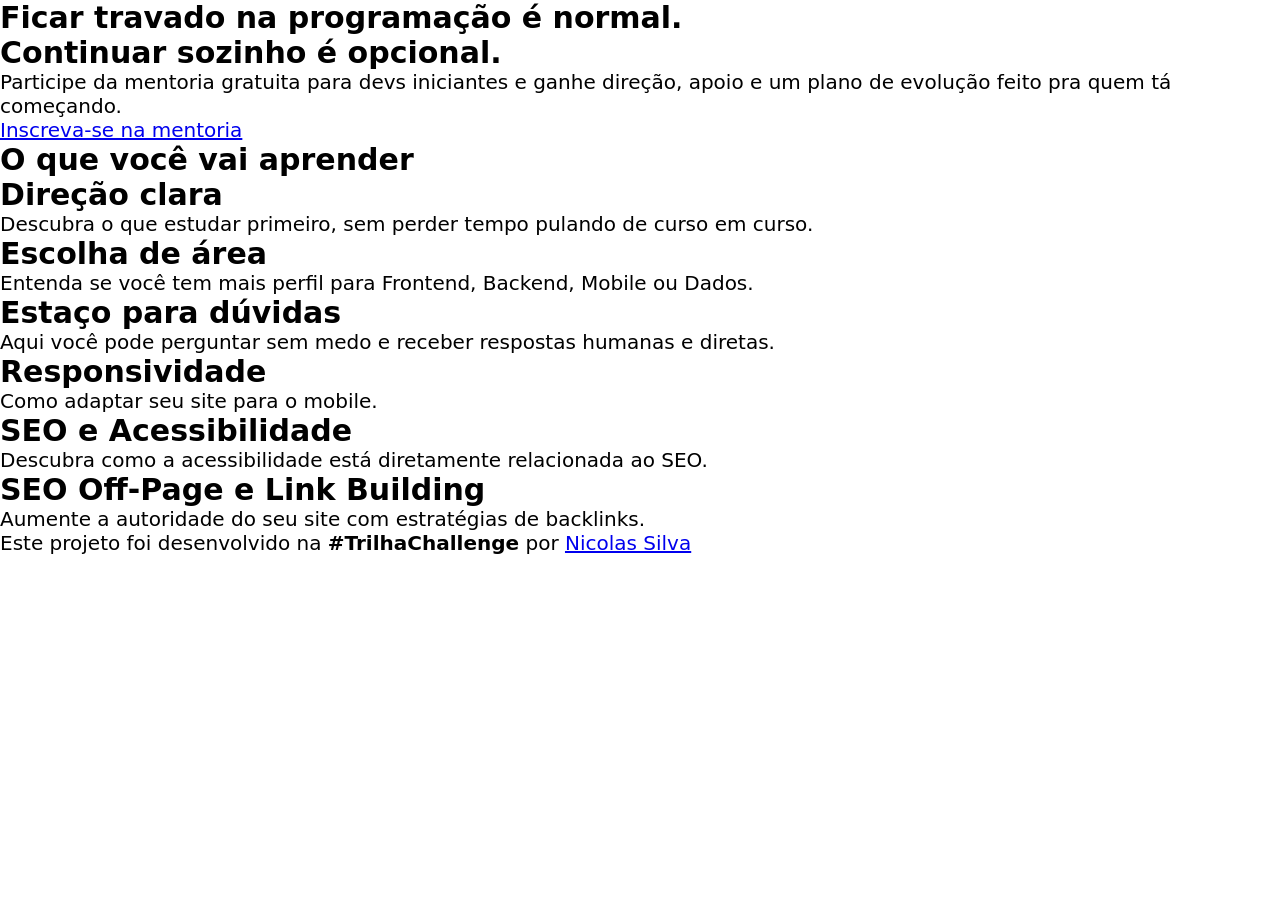
==== index.html @ bdfb5254 "Conteúdo adicionado nas seções intro e learning" ====
<!DOCTYPE html>
<html lang="pt-br">
<head>
    <meta charset="UTF-8">
    <meta name="viewport" content="width=device-width, initial-scale=1.0">
    <title>Na Trilha do Dev - Mentoria</title>
    <link rel="stylesheet" href="./css/style.css">
</head>
<body>
    <main>
        <section id="intro">
            <a href="#" id="logo"></a>

            <h1 id="intro-title1">Ficar travado na programação é normal.</h1>
            <h1 id="intro-title2">Continuar sozinho é opcional.</h1>

            <p id="intro-p1">Participe da mentoria gratuita para devs iniciantes e ganhe direção, apoio e um plano de evolução feito pra quem tá começando.</p>

            <a href="#" id="intro-button">Inscreva-se na mentoria</a>
        </section>

        <section id="learning">
            <h1 id="learning-title1">O que você vai aprender</h1>

            <article class="content-block" id="learning-block1">
                <a href="#"></a>
                <h2>Direção clara</h2>
                <p>Descubra o que estudar primeiro, sem perder tempo pulando de curso em curso.</p>
            </article>
            <article class="content-block" id="learning-block2">
                <a href="#"></a>
                <h2>Escolha de área</h2>
                <p>Entenda se você tem mais perfil para Frontend, Backend, Mobile ou Dados.</p>
            </article>
            <article class="content-block" id="learning-block3">
                <a href="#"></a>
                <h2>Estaço para dúvidas</h2>
                <p>Aqui você pode perguntar sem medo e receber respostas humanas e diretas.</p>
            </article>
            <article class="content-block" id="learning-block4">
                <a href="#"></a>
                <h2>Responsividade</h2>
                <p>Como adaptar seu site para o mobile.</p>
            </article>
            <article class="content-block" id="learning-block5">
                <a href="#"></a>
                <h2>SEO e Acessibilidade</h2>
                <p>Descubra como a acessibilidade está diretamente relacionada ao SEO.</p>
            </article>
            <article class="content-block" id="learning-block6">
                <a href="#"></a>
                <h2>SEO Off-Page e Link Building</h2>
                <p>Aumente a autoridade do seu site com estratégias de backlinks.</p>
            </article>
        </section>
        
        <section id="challenge"></section>
        <section id="to-do"></section>
    </main>
    <footer>
        <p>Este projeto foi desenvolvido na <strong>#TrilhaChallenge</strong> por <a href="https://www.linkedin.com/in/nicolas-silva-araujo/">Nicolas Silva</a></p>
    </footer>
</body>
</html>
---- css/style.css ----
* {
    margin: 0;
    padding: 0;
}

body {
    font-family: system-ui, -apple-system, BlinkMacSystemFont, 'Segoe UI', Roboto, Oxygen, Ubuntu, Cantarell, 'Open Sans', 'Helvetica Neue', sans-serif;
    font-size: 1.25rem;
}
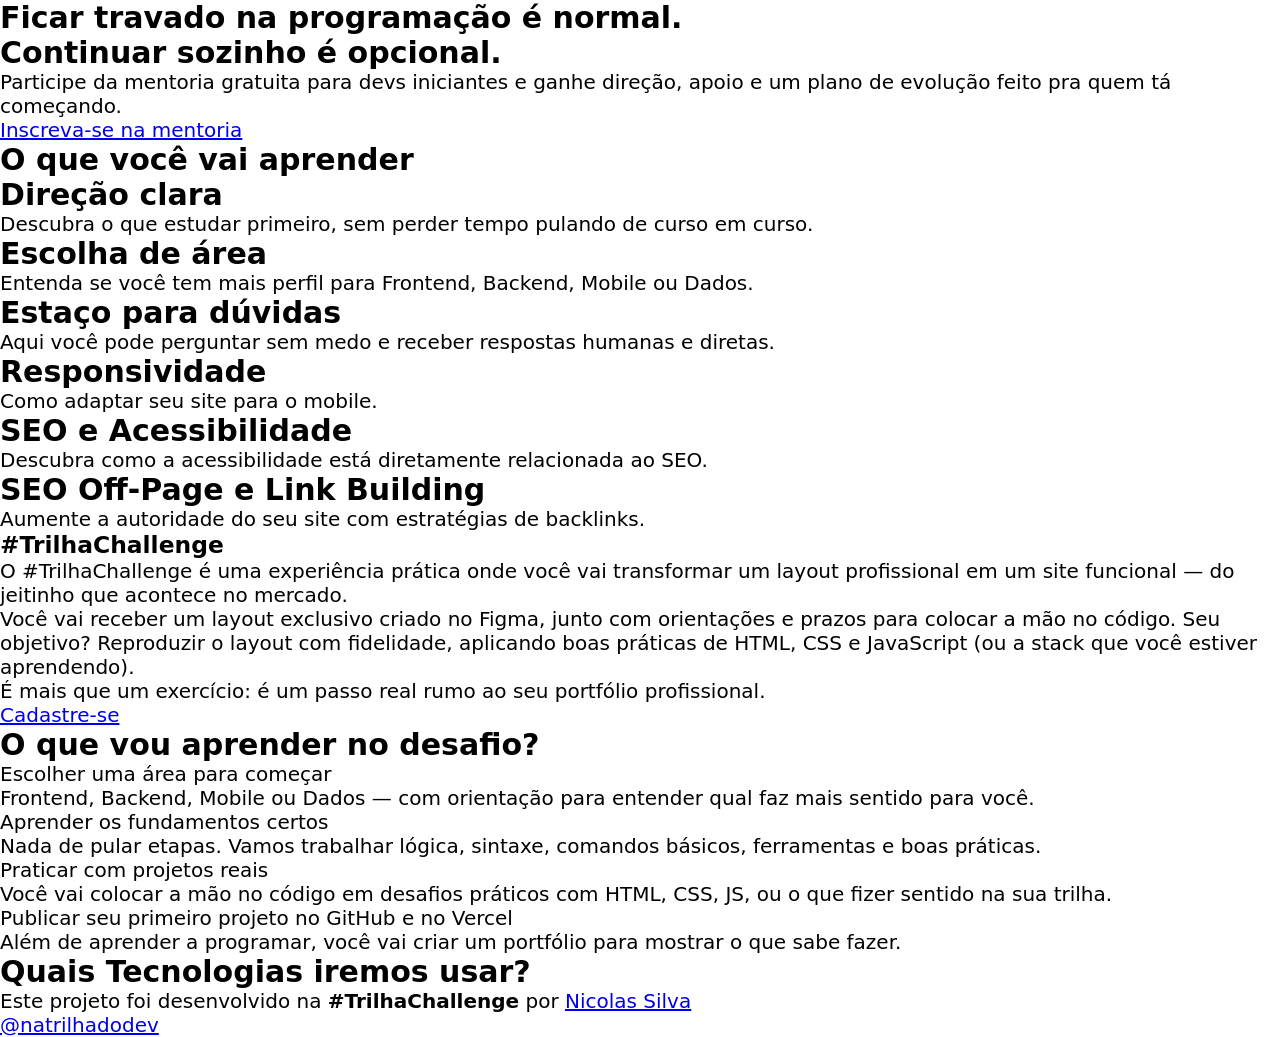
==== commit f1050111: "Conteúdo adicionado nas seções challenge e to-do" ====
--- a/index.html
+++ b/index.html
@@ -54,11 +54,45 @@
             </article>
         </section>
         
-        <section id="challenge"></section>
-        <section id="to-do"></section>
+        <section id="challenge">
+            <article id="challenge-block1">
+                <a href="#"></a>
+                <h1 id="challenge-title1">#TrilhaChallenge</h1>
+                <p id="challenge-p1">O #TrilhaChallenge é uma experiência prática onde você vai transformar um layout profissional em um site funcional — do  jeitinho que acontece no mercado.</p>
+                <p id="challenge-p2">Você vai receber um layout exclusivo criado no Figma, junto com orientações e prazos para colocar a mão no código. Seu objetivo? Reproduzir o layout com fidelidade, aplicando boas práticas de HTML, CSS e JavaScript (ou a stack que você estiver aprendendo).</p>
+                <p id="challenge-p3">É mais que um exercício: é um passo real rumo ao seu portfólio profissional.</p>
+                <a href="#">Cadastre-se</a>
+            </article>
+        </section>
+
+        <section id="to-do">
+            <article id="to-do-block1">
+                <h2 id="to-do-sub1">O que vou aprender no desafio?</h2>
+                    <ol id="to-do-ol1">
+                        <li>
+                            <p class="to-do-p">Escolher uma área para começar</p>
+                            <p class="to-do-p">Frontend, Backend, Mobile ou Dados — com orientação para entender qual faz mais sentido para você.</p>
+                        </li>
+                        <li>
+                            <p class="to-do-p">Aprender os fundamentos certos</p>
+                            <p class="to-do-p">Nada de pular etapas. Vamos trabalhar lógica, sintaxe, comandos básicos, ferramentas e boas práticas.</p>
+                        </li>
+                        <li>
+                            <p class="to-do-p">Praticar com projetos reais</p>
+                            <p class="to-do-p">Você vai colocar a mão no código em desafios práticos com HTML, CSS, JS, ou o que fizer sentido na sua trilha.</p>
+                        </li>
+                        <li>
+                            <p class="to-do-p">Publicar seu primeiro projeto no GitHub e no Vercel</p>
+                            <p class="to-do-p">Além de aprender a programar, você vai criar um portfólio para mostrar o que sabe fazer.</p>
+                        </li>
+                    </ol>
+                <h2 id="to-do-sub2">Quais Tecnologias iremos usar?</h2>
+            </article>
+        </section>
     </main>
     <footer>
-        <p>Este projeto foi desenvolvido na <strong>#TrilhaChallenge</strong> por <a href="https://www.linkedin.com/in/nicolas-silva-araujo/">Nicolas Silva</a></p>
+        <p id="footer-p1">Este projeto foi desenvolvido na <strong>#TrilhaChallenge</strong> por <a href="https://www.linkedin.com/in/nicolas-silva-araujo/">Nicolas Silva</a></p>
+        <a id="footer-a1" href="#">@natrilhadodev</a>
     </footer>
 </body>
 </html>
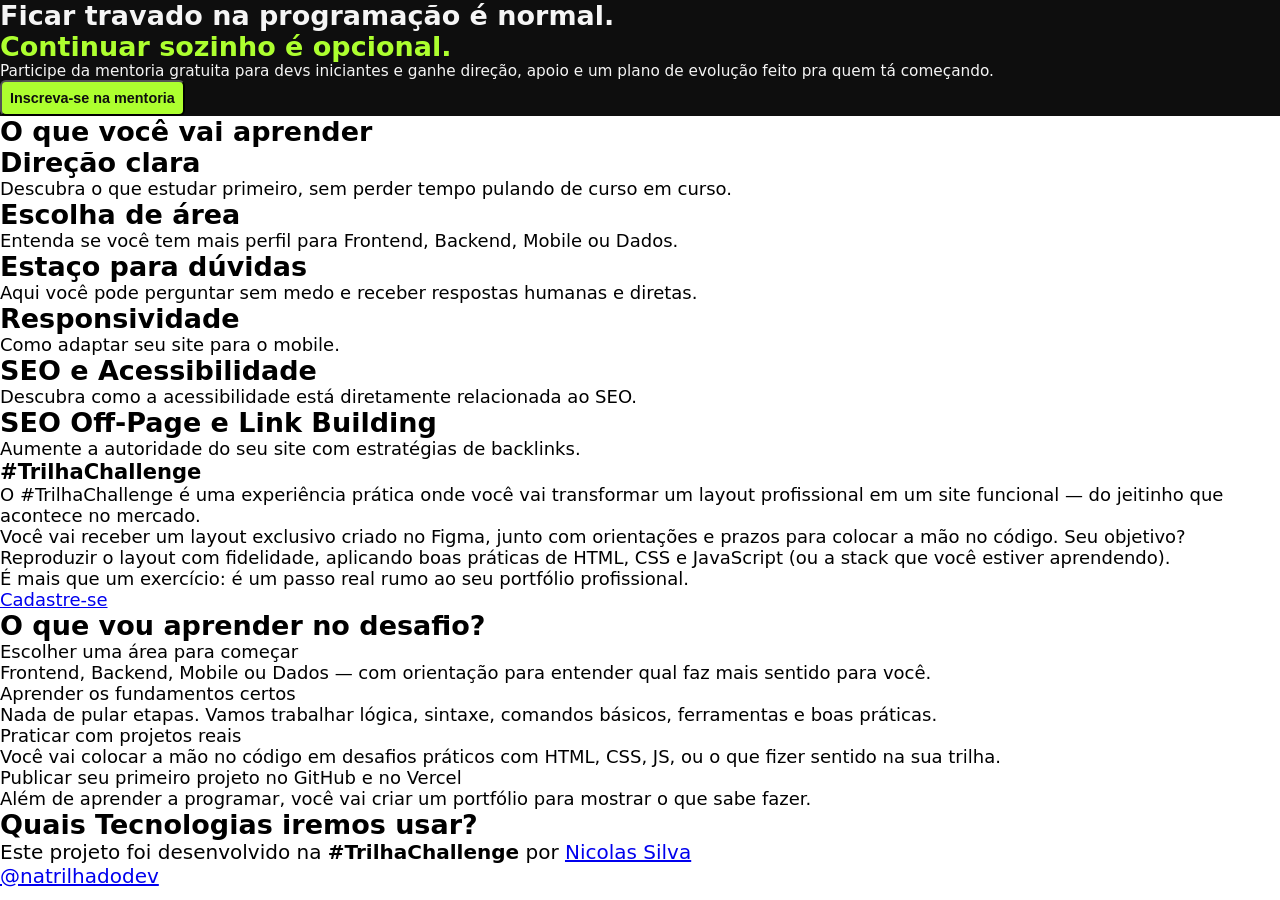
==== commit 793ce206: "Alterada a tag do botão na seção intro + aplicação parcial de estilização" ====
--- a/index.html
+++ b/index.html
@@ -16,7 +16,7 @@
 
             <p id="intro-p1">Participe da mentoria gratuita para devs iniciantes e ganhe direção, apoio e um plano de evolução feito pra quem tá começando.</p>
 
-            <a href="#" id="intro-button">Inscreva-se na mentoria</a>
+            <button href="#" id="intro-button">Inscreva-se na mentoria</button>
         </section>
 
         <section id="learning">
--- a/css/style.css
+++ b/css/style.css
@@ -8,3 +8,46 @@
     font-size: 1.25rem;
 }
 
+main {
+    max-height: fit-content;
+    font-size: 90%;
+}
+
+section#intro {
+    height: 25%;
+    max-width: 100%;
+    background-color: rgb(14, 14, 14);
+}
+
+a#logo {
+    padding: 0;
+}
+
+section#intro h1 {
+    font-weight: 600;
+}
+
+h1#intro-title1 {
+    color: whitesmoke;
+}
+
+h1#intro-title2 {
+    color: greenyellow;
+}
+
+p#intro-p1 {
+    color: whitesmoke;
+    font-size: 85%;
+    font-weight: lighter;
+}
+
+button#intro-button {
+    padding: 8px;
+    background-color: greenyellow;
+    color: rgb(14, 14, 14);
+    text-decoration: none;
+    font-size: 80%;
+    font-weight: bold;
+    border-radius: 6px;
+}
+
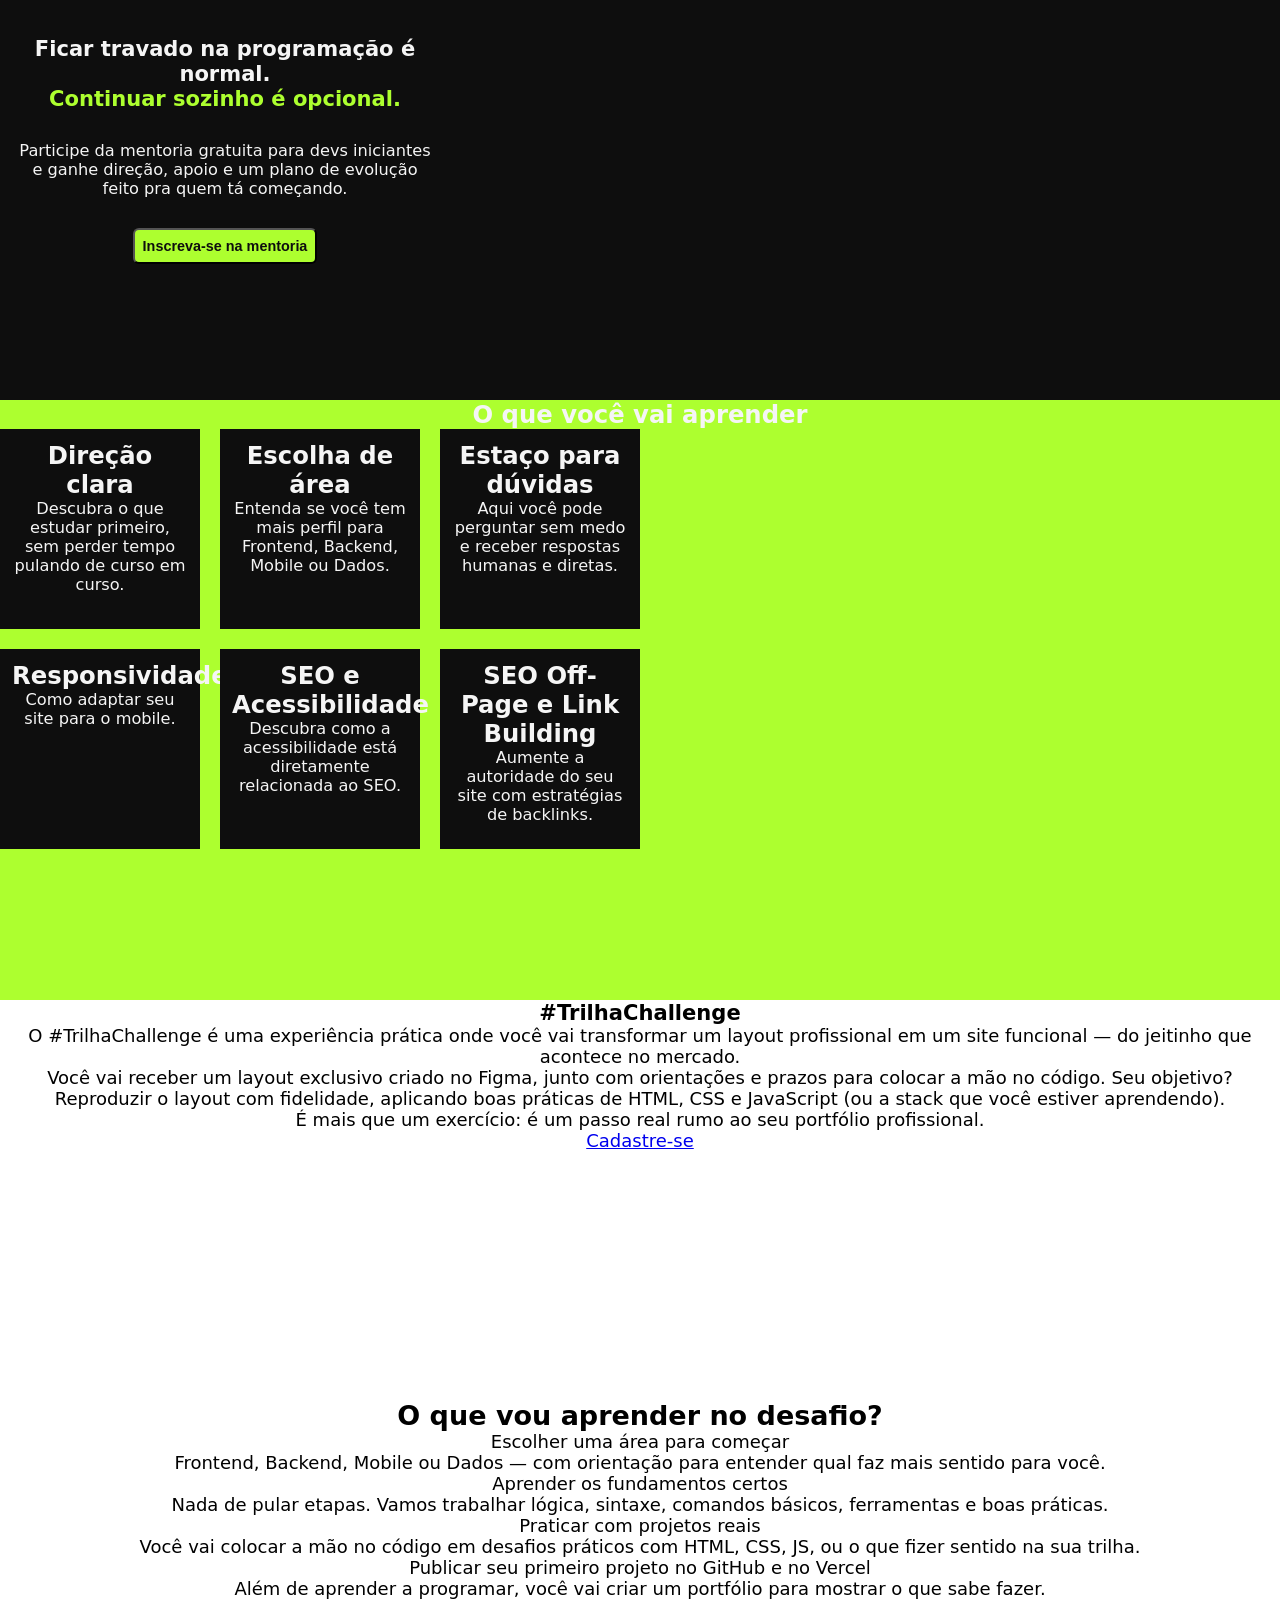
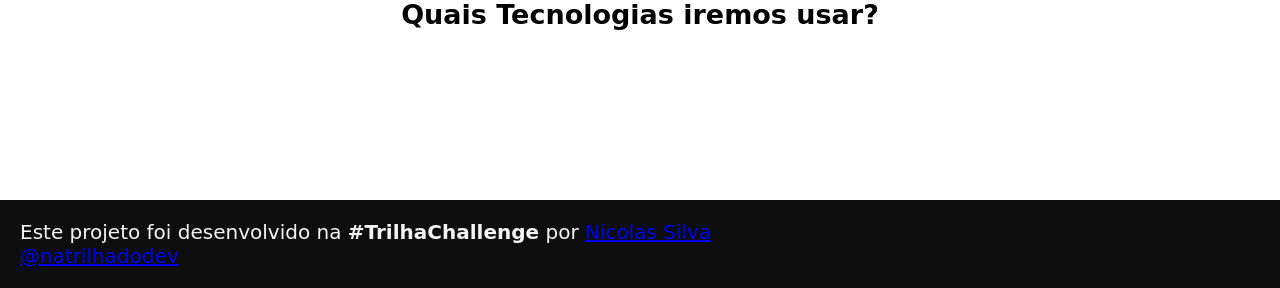
==== commit 397d0f64: "Estilo para a seção intro feita(apenas logo em falta) + estilo parcial da seção learning" ====
--- a/index.html
+++ b/index.html
@@ -8,53 +8,54 @@
 </head>
 <body>
     <main>
-        <section id="intro">
-            <a href="#" id="logo"></a>
-
-            <h1 id="intro-title1">Ficar travado na programação é normal.</h1>
-            <h1 id="intro-title2">Continuar sozinho é opcional.</h1>
-
-            <p id="intro-p1">Participe da mentoria gratuita para devs iniciantes e ganhe direção, apoio e um plano de evolução feito pra quem tá começando.</p>
-
-            <button href="#" id="intro-button">Inscreva-se na mentoria</button>
+        <section class="section-block" id="intro">
+            <article id="intro-block">
+                <a href="#" id="logo"></a>
+                <h1 id="intro-title1">Ficar travado na programação é normal.</h1>
+                <h1 id="intro-title2">Continuar sozinho é opcional.</h1>
+                <p id="intro-p1">Participe da mentoria gratuita para devs iniciantes e ganhe direção, apoio e um plano de evolução feito pra quem tá começando.</p>
+                <button href="#" id="intro-button">Inscreva-se na mentoria</button>
+            </article>
         </section>
 
-        <section id="learning">
+        <section class="section-block" id="learning">
             <h1 id="learning-title1">O que você vai aprender</h1>
 
-            <article class="content-block" id="learning-block1">
-                <a href="#"></a>
-                <h2>Direção clara</h2>
-                <p>Descubra o que estudar primeiro, sem perder tempo pulando de curso em curso.</p>
-            </article>
-            <article class="content-block" id="learning-block2">
-                <a href="#"></a>
-                <h2>Escolha de área</h2>
-                <p>Entenda se você tem mais perfil para Frontend, Backend, Mobile ou Dados.</p>
-            </article>
-            <article class="content-block" id="learning-block3">
-                <a href="#"></a>
-                <h2>Estaço para dúvidas</h2>
-                <p>Aqui você pode perguntar sem medo e receber respostas humanas e diretas.</p>
-            </article>
-            <article class="content-block" id="learning-block4">
-                <a href="#"></a>
-                <h2>Responsividade</h2>
-                <p>Como adaptar seu site para o mobile.</p>
-            </article>
-            <article class="content-block" id="learning-block5">
-                <a href="#"></a>
-                <h2>SEO e Acessibilidade</h2>
-                <p>Descubra como a acessibilidade está diretamente relacionada ao SEO.</p>
-            </article>
-            <article class="content-block" id="learning-block6">
-                <a href="#"></a>
-                <h2>SEO Off-Page e Link Building</h2>
-                <p>Aumente a autoridade do seu site com estratégias de backlinks.</p>
-            </article>
+            <div id="learning-content">
+                <article class="learning-content-block" id="learning-block1">
+                    <a href="#"></a>
+                    <h2>Direção clara</h2>
+                    <p>Descubra o que estudar primeiro, sem perder tempo pulando de curso em curso.</p>
+                </article>
+                <article class="learning-content-block" id="learning-block2">
+                    <a href="#"></a>
+                    <h2>Escolha de área</h2>
+                    <p>Entenda se você tem mais perfil para Frontend, Backend, Mobile ou Dados.</p>
+                </article>
+                <article class="learning-content-block" id="learning-block3">
+                    <a href="#"></a>
+                    <h2>Estaço para dúvidas</h2>
+                    <p>Aqui você pode perguntar sem medo e receber respostas humanas e diretas.</p>
+                </article>
+                <article class="learning-content-block" id="learning-block4">
+                    <a href="#"></a>
+                    <h2>Responsividade</h2>
+                    <p>Como adaptar seu site para o mobile.</p>
+                </article>
+                <article class="learning-content-block" id="learning-block5">
+                    <a href="#"></a>
+                    <h2>SEO e Acessibilidade</h2>
+                    <p>Descubra como a acessibilidade está diretamente relacionada ao SEO.</p>
+                </article>
+                <article class="learning-content-block" id="learning-block6">
+                    <a href="#"></a>
+                    <h2>SEO Off-Page e Link Building</h2>
+                    <p>Aumente a autoridade do seu site com estratégias de backlinks.</p>
+                </article>
+            </div>
         </section>
         
-        <section id="challenge">
+        <section class="section-block"  id="challenge">
             <article id="challenge-block1">
                 <a href="#"></a>
                 <h1 id="challenge-title1">#TrilhaChallenge</h1>
@@ -65,7 +66,7 @@
             </article>
         </section>
 
-        <section id="to-do">
+        <section class="section-block"  id="to-do">
             <article id="to-do-block1">
                 <h2 id="to-do-sub1">O que vou aprender no desafio?</h2>
                     <ol id="to-do-ol1">
--- a/css/style.css
+++ b/css/style.css
@@ -1,4 +1,5 @@
 * {
+    box-sizing: border-box;
     margin: 0;
     padding: 0;
 }
@@ -9,39 +10,74 @@
 }
 
 main {
-    max-height: fit-content;
+    width: 100%;
     font-size: 90%;
 }
 
-section#intro {
-    height: 25%;
-    max-width: 100%;
+h1 {
+    font-weight: 600;
+}
+
+h2 {
+    font-weight: 600;
+}
+
+p {
+    font-weight: lighter;
+}
+
+footer {
+    padding: 20px;
+    color: whitesmoke;
+    background-color: rgb(14, 14, 14);
+    
+}
+
+.section-block {
+    height: 400px;
+    max-width: 100vw;
+    justify-items: center;
+    align-items: center;
+    text-align: center;
+}
+
+.learning-content-block {
+    padding: 12px;
+    width: 200px;
+    height: 200px;
     background-color: rgb(14, 14, 14);
 }
 
-a#logo {
-    padding: 0;
+#intro {
+    background-color: rgb(14, 14, 14);
 }
 
-section#intro h1 {
-    font-weight: 600;
+#intro-block {
+    width: 450px;
 }
 
-h1#intro-title1 {
+#logo {
+    padding: 15px;
+}
+
+#intro-title1 {
+    padding: 15px 0 0 0;
     color: whitesmoke;
 }
 
-h1#intro-title2 {
+#intro-title2 {
+    padding: 0 0 15px 0;
     color: greenyellow;
 }
 
-p#intro-p1 {
+#intro-p1 {
+    padding: 15px;
     color: whitesmoke;
-    font-size: 85%;
-    font-weight: lighter;
+    font-size: 90%;
 }
 
-button#intro-button {
+#intro-button {
+    margin: 15px;
     padding: 8px;
     background-color: greenyellow;
     color: rgb(14, 14, 14);
@@ -51,3 +87,18 @@
     border-radius: 6px;
 }
 
+#learning {
+    height: 600px;
+    width: 100vw;
+    background-color: greenyellow;
+    font-size: 90%;
+    color: whitesmoke;
+}
+
+#learning-content {
+    width: 100%;
+    display: grid;
+    grid-template-columns: repeat(3, 200px);
+    grid-template-rows: repeat(2, 200px);
+    gap: 20px;
+}
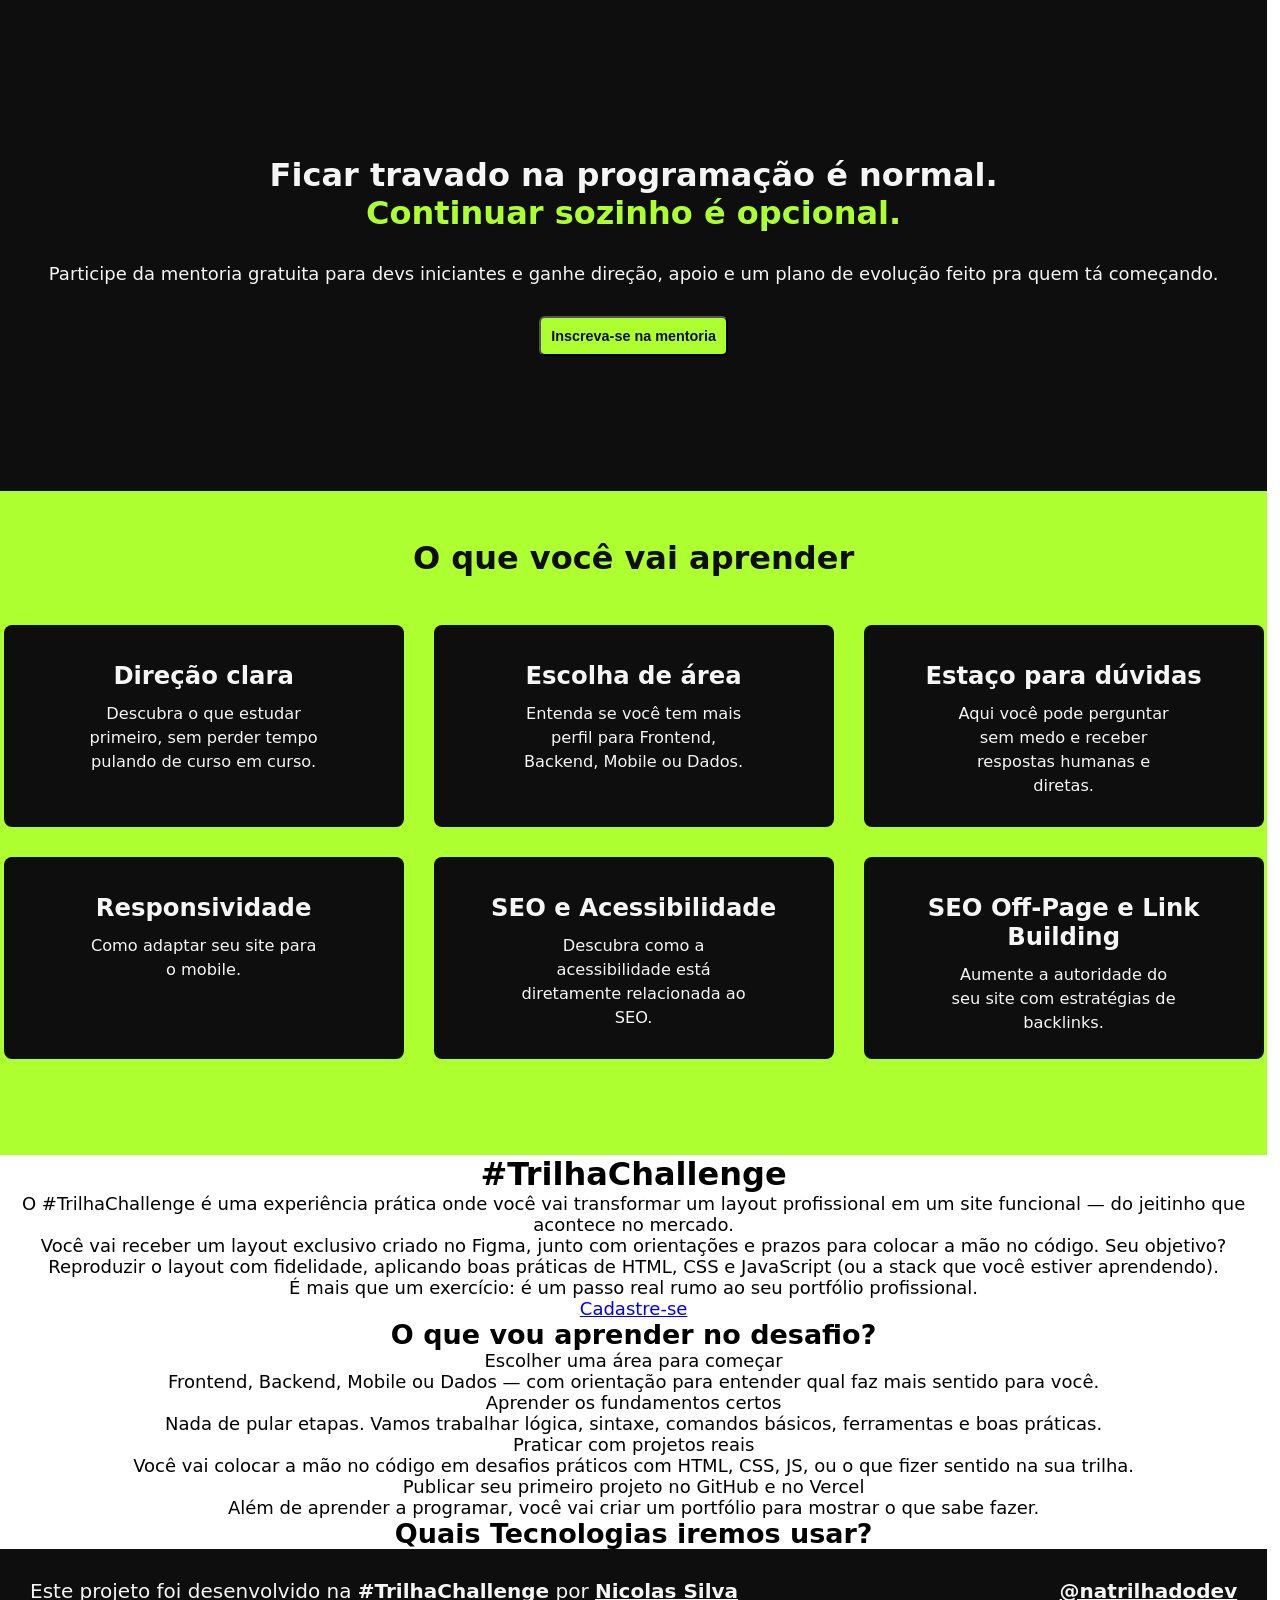
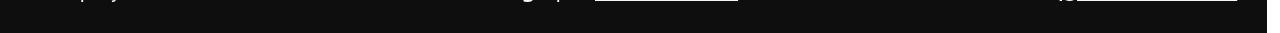
==== commit 3d9809bf: "Grid layout adicionado no estilo da  seção learning (melhor responsividade) + ajustes no estilo da s" ====
--- a/index.html
+++ b/index.html
@@ -24,33 +24,33 @@
             <div id="learning-content">
                 <article class="learning-content-block" id="learning-block1">
                     <a href="#"></a>
-                    <h2>Direção clara</h2>
-                    <p>Descubra o que estudar primeiro, sem perder tempo pulando de curso em curso.</p>
+                    <h2 class="learning-content-block-h2">Direção clara</h2>
+                    <p class="learning-content-block-p">Descubra o que estudar primeiro, sem perder tempo pulando de curso em curso.</p>
                 </article>
                 <article class="learning-content-block" id="learning-block2">
                     <a href="#"></a>
-                    <h2>Escolha de área</h2>
-                    <p>Entenda se você tem mais perfil para Frontend, Backend, Mobile ou Dados.</p>
+                    <h2 class="learning-content-block-h2">Escolha de área</h2>
+                    <p class="learning-content-block-p">Entenda se você tem mais perfil para Frontend, Backend, Mobile ou Dados.</p>
                 </article>
                 <article class="learning-content-block" id="learning-block3">
                     <a href="#"></a>
-                    <h2>Estaço para dúvidas</h2>
-                    <p>Aqui você pode perguntar sem medo e receber respostas humanas e diretas.</p>
+                    <h2 class="learning-content-block-h2">Estaço para dúvidas</h2>
+                    <p class="learning-content-block-p">Aqui você pode perguntar sem medo e receber respostas humanas e diretas.</p>
                 </article>
                 <article class="learning-content-block" id="learning-block4">
                     <a href="#"></a>
-                    <h2>Responsividade</h2>
-                    <p>Como adaptar seu site para o mobile.</p>
+                    <h2 class="learning-content-block-h2">Responsividade</h2>
+                    <p class="learning-content-block-p">Como adaptar seu site para o mobile.</p>
                 </article>
                 <article class="learning-content-block" id="learning-block5">
                     <a href="#"></a>
-                    <h2>SEO e Acessibilidade</h2>
-                    <p>Descubra como a acessibilidade está diretamente relacionada ao SEO.</p>
+                    <h2 class="learning-content-block-h2">SEO e Acessibilidade</h2>
+                    <p class="learning-content-block-p">Descubra como a acessibilidade está diretamente relacionada ao SEO.</p>
                 </article>
                 <article class="learning-content-block" id="learning-block6">
                     <a href="#"></a>
-                    <h2>SEO Off-Page e Link Building</h2>
-                    <p>Aumente a autoridade do seu site com estratégias de backlinks.</p>
+                    <h2 class="learning-content-block-h2">SEO Off-Page e Link Building</h2>
+                    <p class="learning-content-block-p">Aumente a autoridade do seu site com estratégias de backlinks.</p>
                 </article>
             </div>
         </section>
@@ -92,7 +92,7 @@
         </section>
     </main>
     <footer>
-        <p id="footer-p1">Este projeto foi desenvolvido na <strong>#TrilhaChallenge</strong> por <a href="https://www.linkedin.com/in/nicolas-silva-araujo/">Nicolas Silva</a></p>
+        <p id="footer-p1">Este projeto foi desenvolvido na <strong>#TrilhaChallenge</strong> por <a id="footer-p1-a1" href="https://www.linkedin.com/in/nicolas-silva-araujo/" target="_blank">Nicolas Silva</a></p>
         <a id="footer-a1" href="#">@natrilhadodev</a>
     </footer>
 </body>
--- a/css/style.css
+++ b/css/style.css
@@ -16,6 +16,7 @@
 
 h1 {
     font-weight: 600;
+    font-size: 2rem;
 }
 
 h2 {
@@ -27,25 +28,38 @@
 }
 
 footer {
-    padding: 20px;
+    width: 99vw;
+    padding: 30px;
     color: whitesmoke;
     background-color: rgb(14, 14, 14);
-    
+    display: grid;
+    grid-auto-flow: column;
+
 }
 
 .section-block {
-    height: 400px;
-    max-width: 100vw;
+    max-width: 99vw;
+    max-height: 100vh;
     justify-items: center;
     align-items: center;
     text-align: center;
 }
 
 .learning-content-block {
-    padding: 12px;
-    width: 200px;
-    height: 200px;
+    padding: 24px;
+    max-width: 400px;
+    max-height: 400px;
+    border-radius: 8px;
     background-color: rgb(14, 14, 14);
+}
+
+.learning-content-block-h2 {
+    margin: 12px 0;
+}
+
+.learning-content-block-p {
+    padding: 0 60px;
+    line-height: 1.5rem;
 }
 
 #intro {
@@ -53,7 +67,8 @@
 }
 
 #intro-block {
-    width: 450px;
+    padding: 120px 0;
+    width: 100%;
 }
 
 #logo {
@@ -72,13 +87,13 @@
 
 #intro-p1 {
     padding: 15px;
+    line-height: 1.5rem;
     color: whitesmoke;
-    font-size: 90%;
 }
 
 #intro-button {
     margin: 15px;
-    padding: 8px;
+    padding: 10px;
     background-color: greenyellow;
     color: rgb(14, 14, 14);
     text-decoration: none;
@@ -88,17 +103,38 @@
 }
 
 #learning {
-    height: 600px;
-    width: 100vw;
+    padding: 48px 0;
+    display: grid;
     background-color: greenyellow;
-    font-size: 90%;
     color: whitesmoke;
 }
 
+#learning-title1 {
+    color: rgb(14, 14, 14);
+    font-size: 2rem;
+    font-weight: bold;
+}
+
 #learning-content {
-    width: 100%;
+    margin: 48px 0;
     display: grid;
-    grid-template-columns: repeat(3, 200px);
-    grid-template-rows: repeat(2, 200px);
-    gap: 20px;
+    grid-template-columns: repeat(3, 1fr);
+    grid-template-rows: repeat(2, 1fr);
+    gap: 30px;
+    font-size: 90%;
+}
+
+#footer-p1 {
+    text-align: left;
+}
+
+#footer-p1-a1 {
+    color: whitesmoke;
+    font-weight: 600;
+}
+
+#footer-a1 {
+    text-align: right;
+    color: whitesmoke;
+    font-weight: 600;
 }
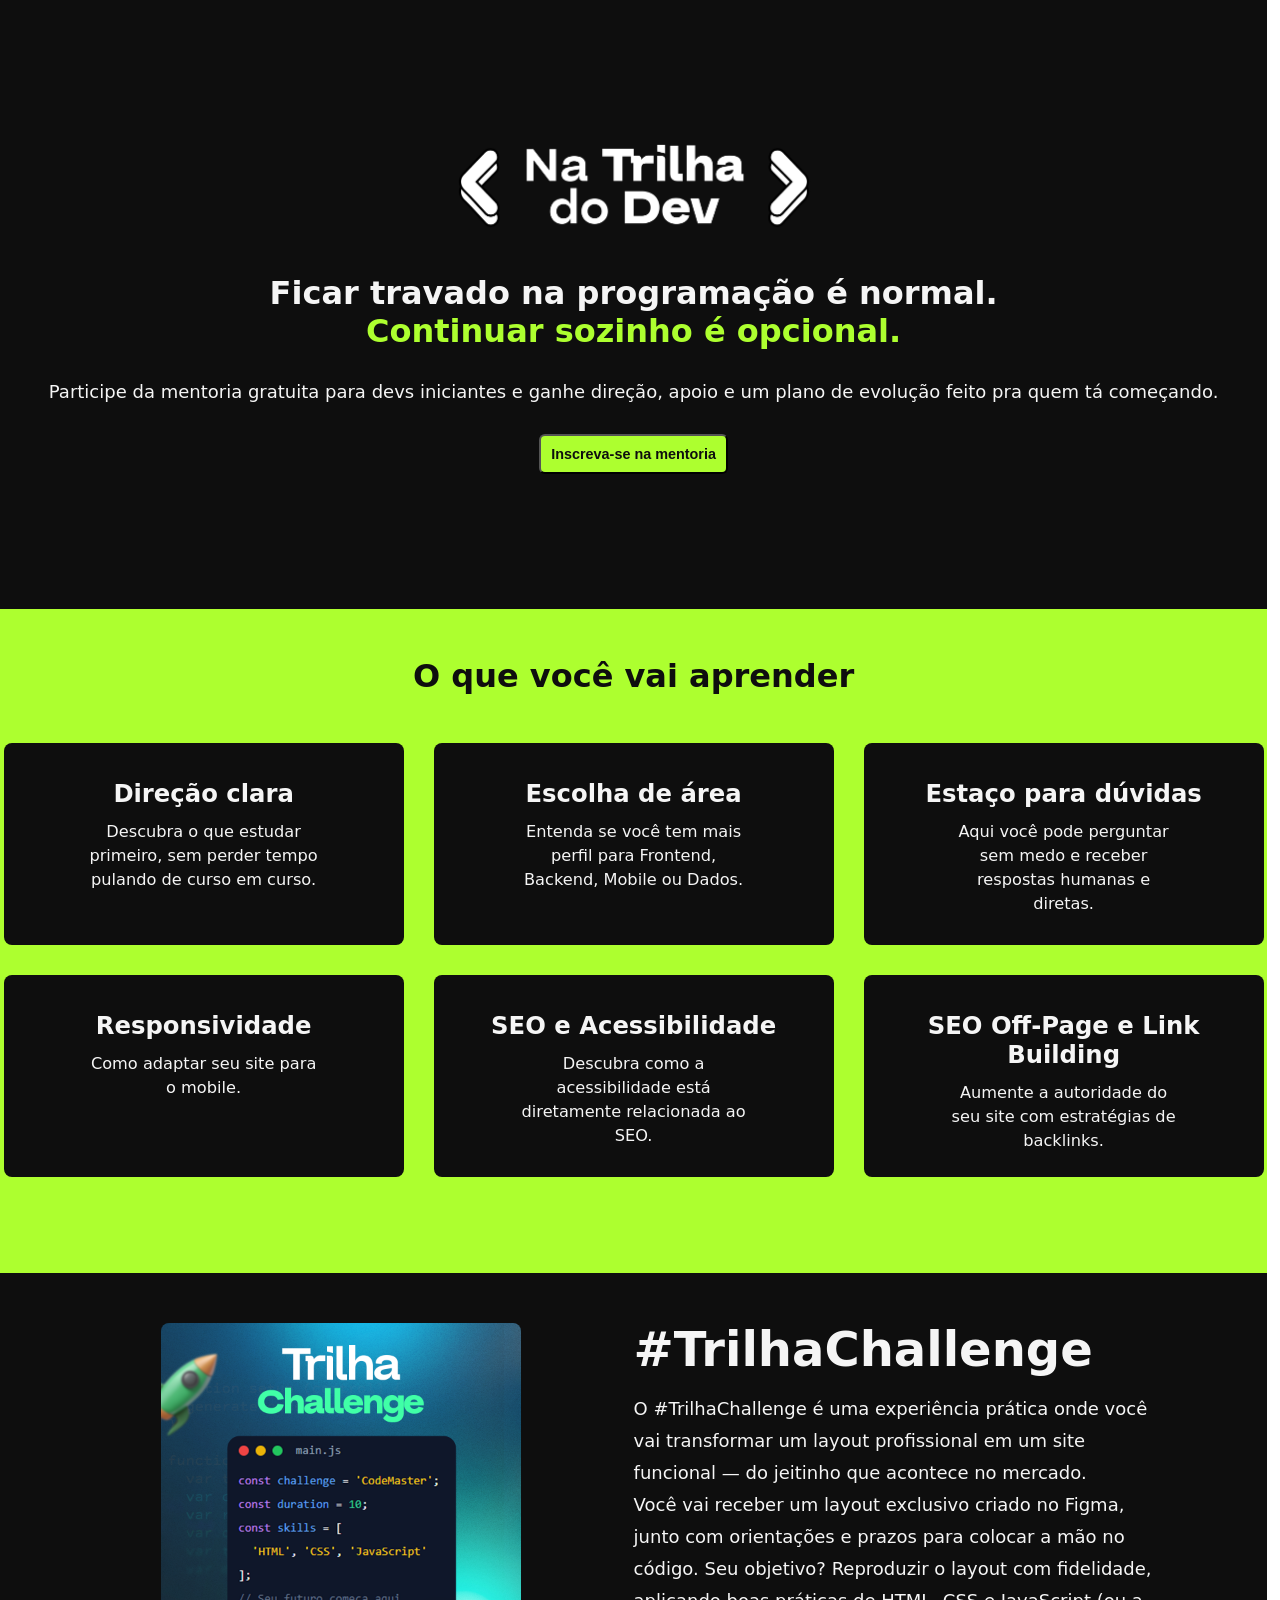
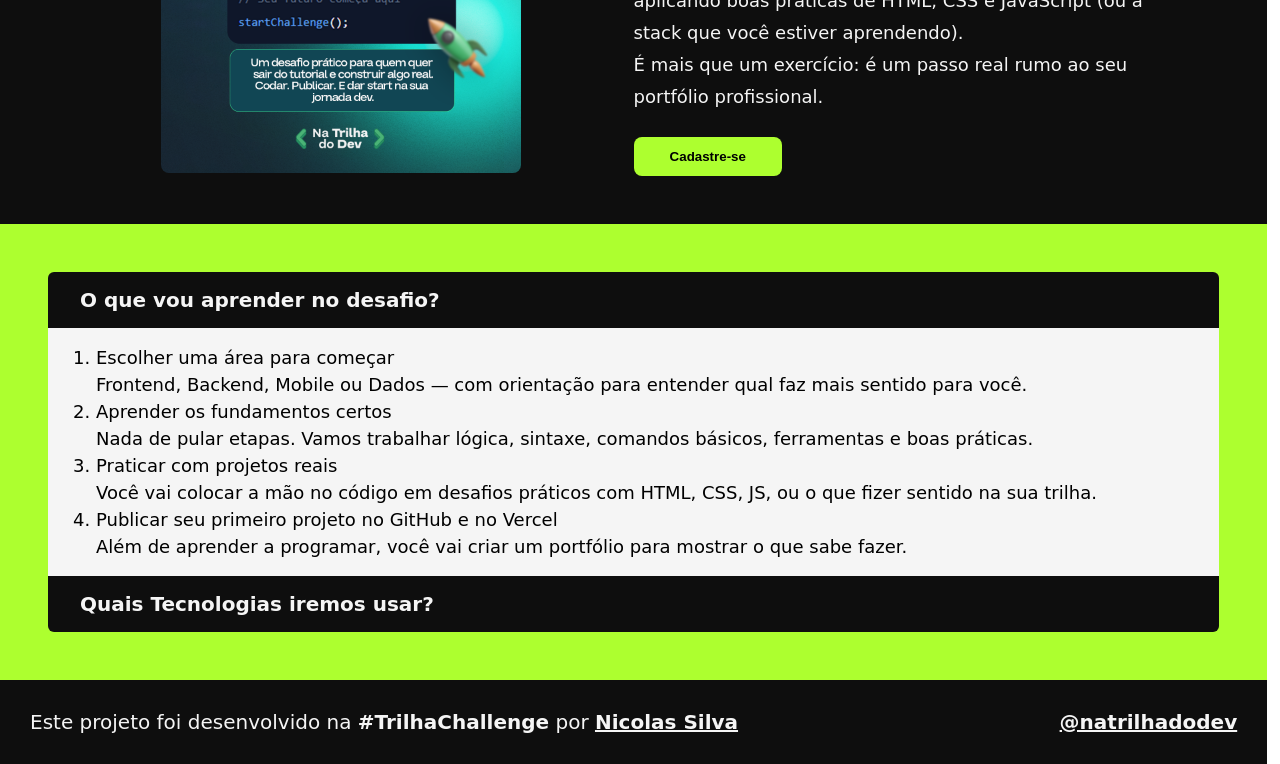
==== commit cb16aa1c: "estilizações das seções challenge e to-do feitas + adição da logo e panfleto do desafio(falta adicio" ====
--- a/index.html
+++ b/index.html
@@ -10,7 +10,7 @@
     <main>
         <section class="section-block" id="intro">
             <article id="intro-block">
-                <a href="#" id="logo"></a>
+                <img src="./static/natrilhadodev-logo.png" alt="Logo de #NaTrilhaDoDev" id="logo"></img>
                 <h1 id="intro-title1">Ficar travado na programação é normal.</h1>
                 <h1 id="intro-title2">Continuar sozinho é opcional.</h1>
                 <p id="intro-p1">Participe da mentoria gratuita para devs iniciantes e ganhe direção, apoio e um plano de evolução feito pra quem tá começando.</p>
@@ -56,13 +56,13 @@
         </section>
         
         <section class="section-block"  id="challenge">
+            <img src="./static/trilha-challenge-flyer.png" alt="Panfleto sobre o #TrilhaChallenge" id="challenge-flyer1"></img>
             <article id="challenge-block1">
-                <a href="#"></a>
                 <h1 id="challenge-title1">#TrilhaChallenge</h1>
-                <p id="challenge-p1">O #TrilhaChallenge é uma experiência prática onde você vai transformar um layout profissional em um site funcional — do  jeitinho que acontece no mercado.</p>
-                <p id="challenge-p2">Você vai receber um layout exclusivo criado no Figma, junto com orientações e prazos para colocar a mão no código. Seu objetivo? Reproduzir o layout com fidelidade, aplicando boas práticas de HTML, CSS e JavaScript (ou a stack que você estiver aprendendo).</p>
-                <p id="challenge-p3">É mais que um exercício: é um passo real rumo ao seu portfólio profissional.</p>
-                <a href="#">Cadastre-se</a>
+                <p class="challenge-p" id="challenge-p1">O #TrilhaChallenge é uma experiência prática onde você vai transformar um layout profissional em um site funcional — do  jeitinho que acontece no mercado.</p>
+                <p class="challenge-p" id="challenge-p2">Você vai receber um layout exclusivo criado no Figma, junto com orientações e prazos para colocar a mão no código. Seu objetivo? Reproduzir o layout com fidelidade, aplicando boas práticas de HTML, CSS e JavaScript (ou a stack que você estiver aprendendo).</p>
+                <p class="challenge-p" id="challenge-p3">É mais que um exercício: é um passo real rumo ao seu portfólio profissional.</p>
+                <button href="#" id="challenge-button1">Cadastre-se</button>
             </article>
         </section>
 
--- a/css/style.css
+++ b/css/style.css
@@ -62,6 +62,15 @@
     line-height: 1.5rem;
 }
 
+.challenge-p {
+    line-height: 2rem;
+}
+
+.to-do-p {
+    padding: 3px 0;
+    font-weight: 400;
+}
+
 #intro {
     background-color: rgb(14, 14, 14);
 }
@@ -73,6 +82,7 @@
 
 #logo {
     padding: 15px;
+    max-width: 400px;
 }
 
 #intro-title1 {
@@ -124,6 +134,73 @@
     font-size: 90%;
 }
 
+#challenge {
+    padding: 48px;
+    width: 100%;
+    display: grid;
+    grid-template-columns: repeat(2, 1fr);
+    background-color: rgb(14, 14, 14);
+    color: whitesmoke;
+}
+
+#challenge-flyer1 {
+   /* width: auto; */
+   /* height: auto; */
+   max-height: 450px;
+   border-radius: 8px;
+}
+
+#challenge-block1 {
+    text-align: left;
+    padding-right: 48px;
+}
+
+#challenge-title1 {
+    font-size: 3rem;
+    margin-bottom: 16px; 
+}
+
+#challenge-button1 {
+    margin-top: 24px;
+    padding: 12px 36px;
+    background-color: greenyellow;
+    border-radius: 8px;
+    border: none;
+    font-weight: bold;
+}
+
+#to-do {
+    background-color: greenyellow;
+    padding: 48px;
+}
+
+#to-do-block1 {
+    text-align: left;
+}
+
+#to-do-sub1 {
+    padding: 16px 32px;
+    background-color: rgb(14, 14, 14);
+    color: whitesmoke;
+    font-size: 1.25rem;
+    border-top-left-radius: 6px;
+    border-top-right-radius: 6px;
+}
+
+#to-do-ol1 {
+    background-color: whitesmoke;
+    padding: 16px 48px;
+}
+
+#to-do-sub2 {
+    padding: 16px 32px;
+    background-color: rgb(14, 14, 14);
+    color: whitesmoke;
+    font-size: 1.25rem;
+    border-bottom-left-radius: 6px;
+    border-bottom-right-radius: 6px;
+}
+
 #footer-p1 {
     text-align: left;
 }
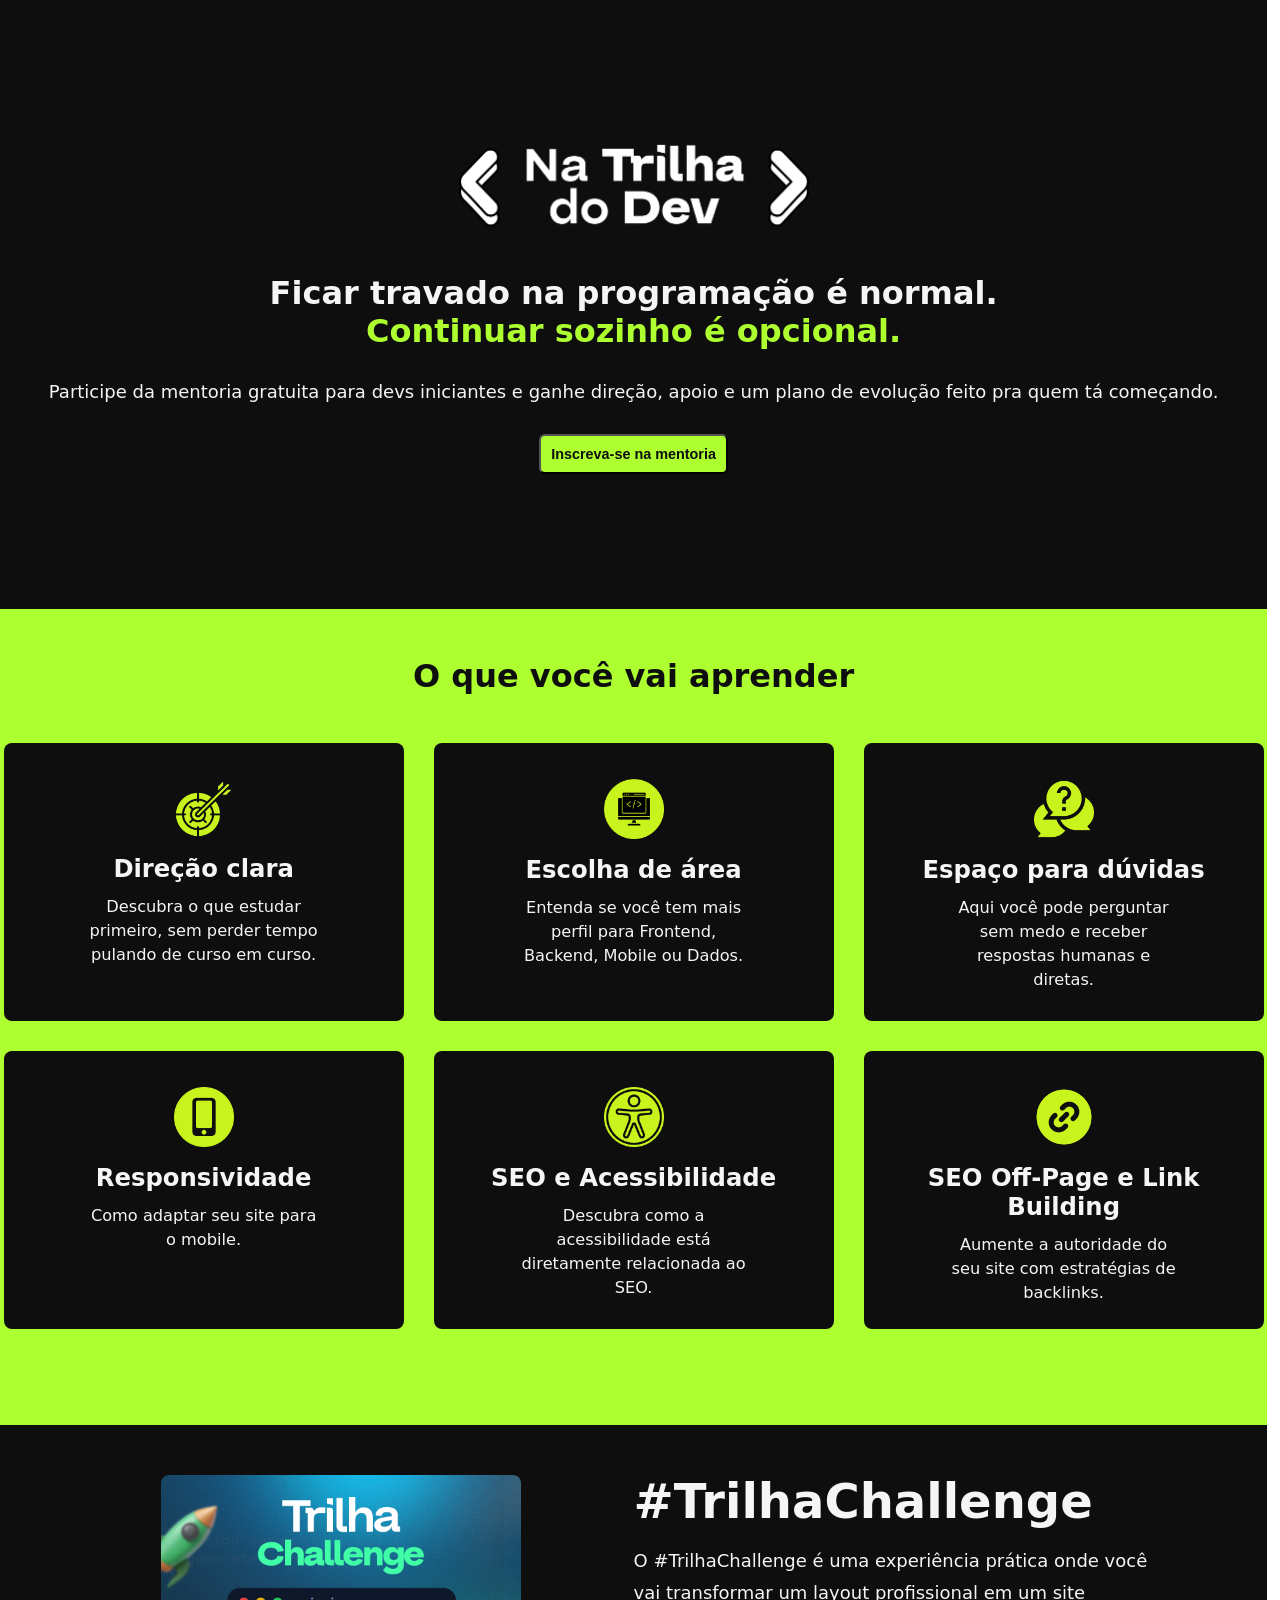
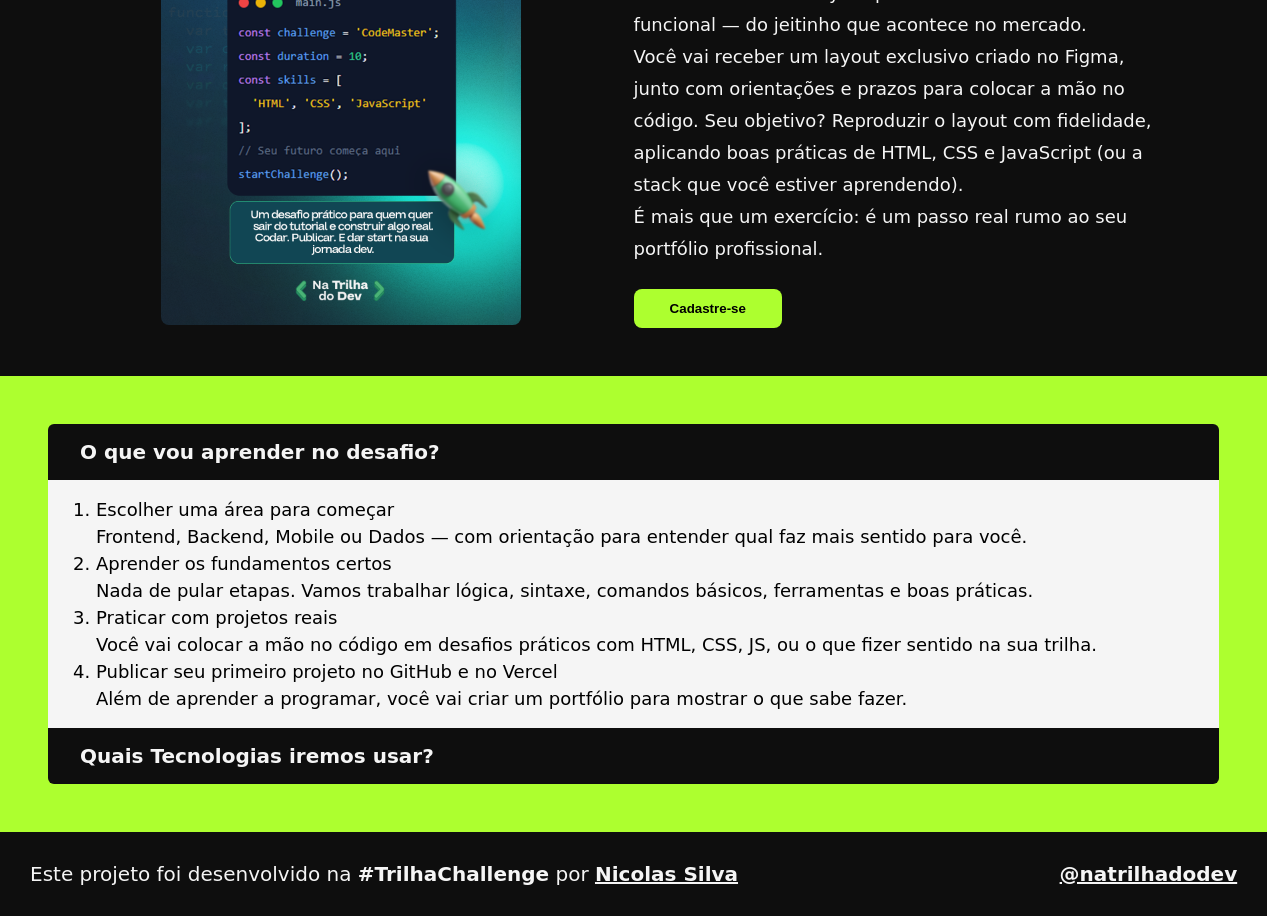
==== commit 2f5a9630: "ícones da seção learning adicionados + página de inscrição sucedida adicionada" ====
--- a/index.html
+++ b/index.html
@@ -22,35 +22,35 @@
             <h1 id="learning-title1">O que você vai aprender</h1>
 
             <div id="learning-content">
-                <article class="learning-content-block" id="learning-block1">
-                    <a href="#"></a>
-                    <h2 class="learning-content-block-h2">Direção clara</h2>
-                    <p class="learning-content-block-p">Descubra o que estudar primeiro, sem perder tempo pulando de curso em curso.</p>
+                <article class="content-block" id="learning-block1">
+                    <img src="./static/target.png" class="learning-icon"></img>
+                    <h2 class="content-block-h2">Direção clara</h2>
+                    <p class="content-block-p">Descubra o que estudar primeiro, sem perder tempo pulando de curso em curso.</p>
                 </article>
-                <article class="learning-content-block" id="learning-block2">
-                    <a href="#"></a>
-                    <h2 class="learning-content-block-h2">Escolha de área</h2>
-                    <p class="learning-content-block-p">Entenda se você tem mais perfil para Frontend, Backend, Mobile ou Dados.</p>
+                <article class="content-block" id="learning-block2">
+                    <img src="./static/web-development.png" class="learning-icon"></img>
+                    <h2 class="content-block-h2">Escolha de área</h2>
+                    <p class="content-block-p">Entenda se você tem mais perfil para Frontend, Backend, Mobile ou Dados.</p>
                 </article>
-                <article class="learning-content-block" id="learning-block3">
-                    <a href="#"></a>
-                    <h2 class="learning-content-block-h2">Estaço para dúvidas</h2>
-                    <p class="learning-content-block-p">Aqui você pode perguntar sem medo e receber respostas humanas e diretas.</p>
+                <article class="content-block" id="learning-block3">
+                    <img src="./static/duvida.png" class="learning-icon"></img>
+                    <h2 class="content-block-h2">Espaço para dúvidas</h2>
+                    <p class="content-block-p">Aqui você pode perguntar sem medo e receber respostas humanas e diretas.</p>
                 </article>
-                <article class="learning-content-block" id="learning-block4">
-                    <a href="#"></a>
-                    <h2 class="learning-content-block-h2">Responsividade</h2>
-                    <p class="learning-content-block-p">Como adaptar seu site para o mobile.</p>
+                <article class="content-block" id="learning-block4">
+                    <img src="./static/smartphone.png" class="learning-icon"></img>
+                    <h2 class="content-block-h2">Responsividade</h2>
+                    <p class="content-block-p">Como adaptar seu site para o mobile.</p>
                 </article>
-                <article class="learning-content-block" id="learning-block5">
-                    <a href="#"></a>
-                    <h2 class="learning-content-block-h2">SEO e Acessibilidade</h2>
-                    <p class="learning-content-block-p">Descubra como a acessibilidade está diretamente relacionada ao SEO.</p>
+                <article class="content-block" id="learning-block5">
+                    <img src="./static/accessibility.png" class="learning-icon"></img>
+                    <h2 class="content-block-h2">SEO e Acessibilidade</h2>
+                    <p class="content-block-p">Descubra como a acessibilidade está diretamente relacionada ao SEO.</p>
                 </article>
-                <article class="learning-content-block" id="learning-block6">
-                    <a href="#"></a>
-                    <h2 class="learning-content-block-h2">SEO Off-Page e Link Building</h2>
-                    <p class="learning-content-block-p">Aumente a autoridade do seu site com estratégias de backlinks.</p>
+                <article class="content-block" id="learning-block6">
+                    <img src="./static/link.png" class="learning-icon"></img>
+                    <h2 class="content-block-h2">SEO Off-Page e Link Building</h2>
+                    <p class="content-block-p">Aumente a autoridade do seu site com estratégias de backlinks.</p>
                 </article>
             </div>
         </section>
--- a/css/style.css
+++ b/css/style.css
@@ -45,7 +45,7 @@
     text-align: center;
 }
 
-.learning-content-block {
+.content-block {
     padding: 24px;
     max-width: 400px;
     max-height: 400px;
@@ -53,11 +53,16 @@
     background-color: rgb(14, 14, 14);
 }
 
-.learning-content-block-h2 {
+.learning-icon {
+    padding-top: 12px;
+    max-width: 60px;
+}
+
+.content-block-h2 {
     margin: 12px 0;
 }
 
-.learning-content-block-p {
+.content-block-p {
     padding: 0 60px;
     line-height: 1.5rem;
 }
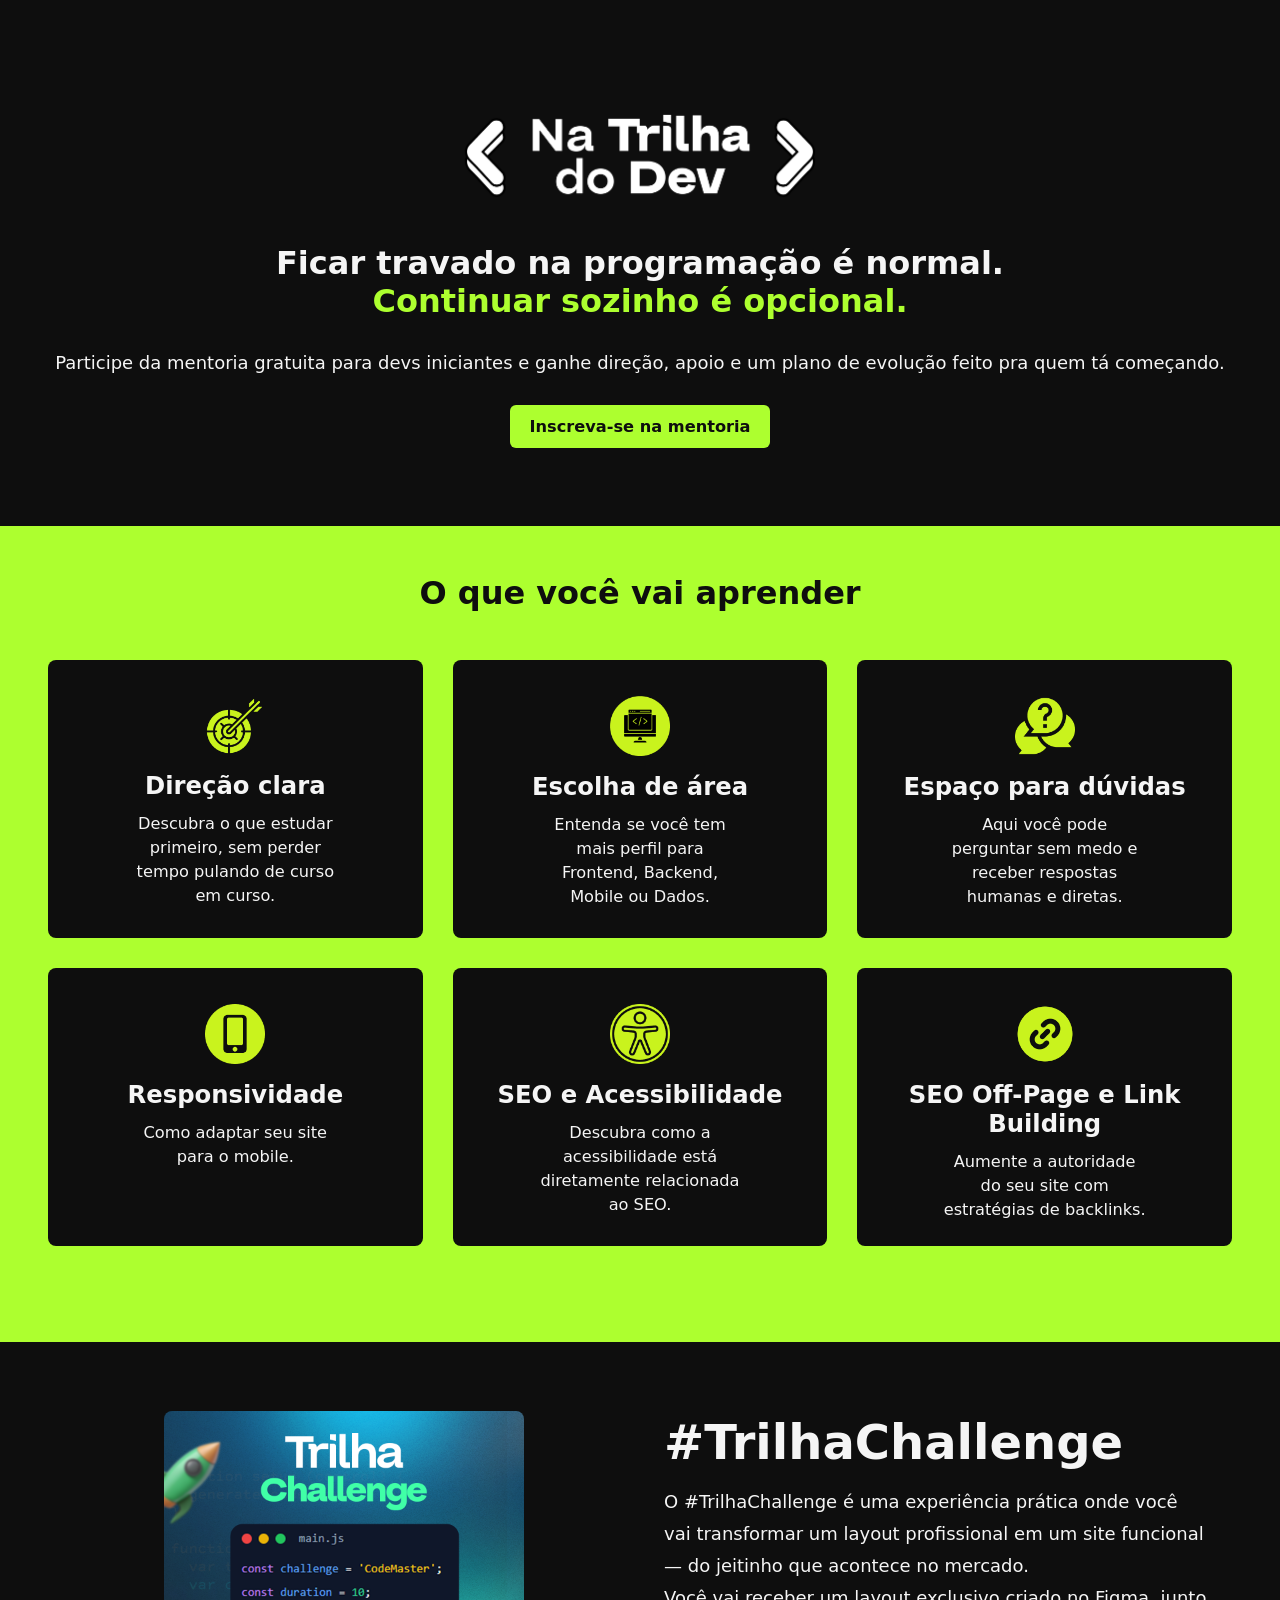
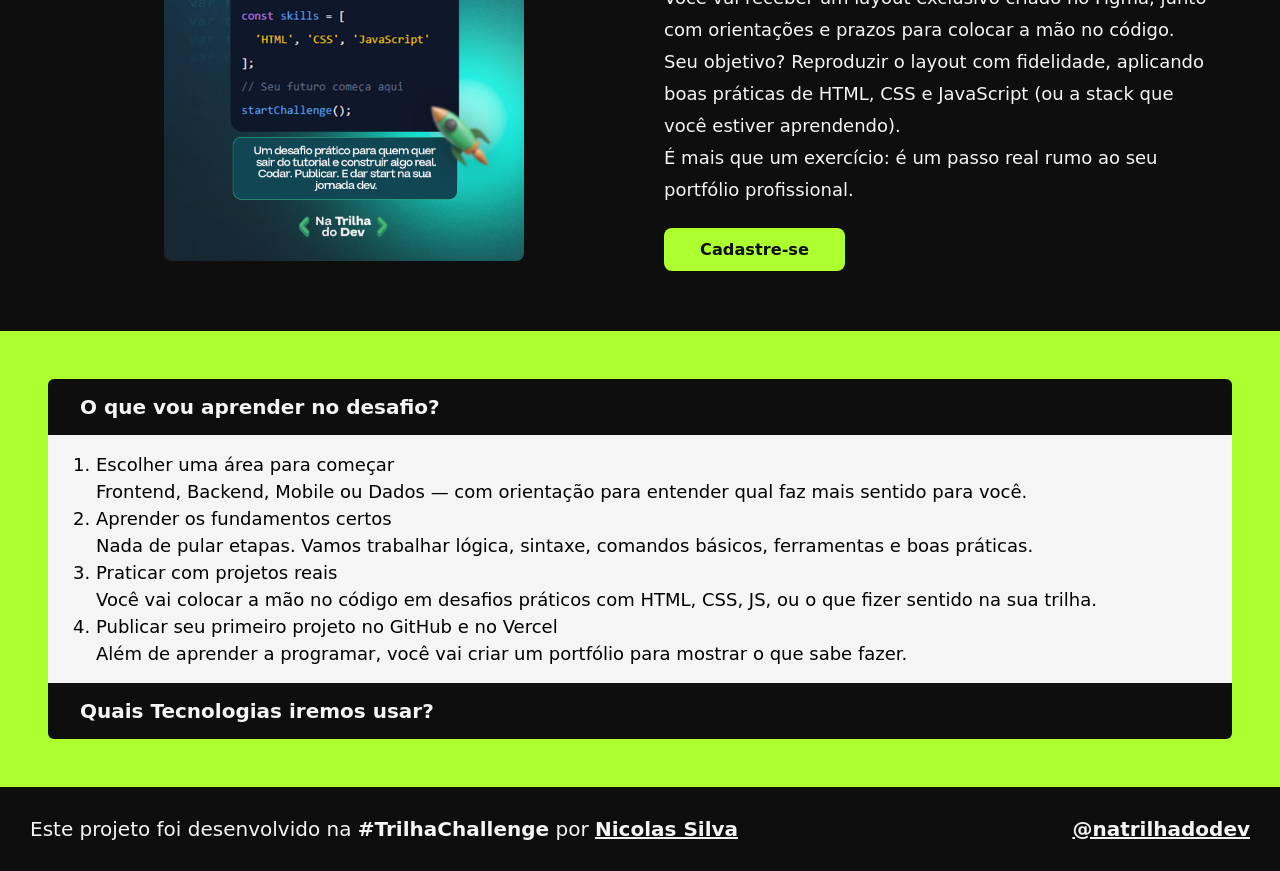
==== commit 6774ce17: "Tags dos botões modificadas + Estilizações padrões dos botões adicionadas nos dois arquivos .css(Os " ====
--- a/index.html
+++ b/index.html
@@ -14,7 +14,7 @@
                 <h1 id="intro-title1">Ficar travado na programação é normal.</h1>
                 <h1 id="intro-title2">Continuar sozinho é opcional.</h1>
                 <p id="intro-p1">Participe da mentoria gratuita para devs iniciantes e ganhe direção, apoio e um plano de evolução feito pra quem tá começando.</p>
-                <button href="#" id="intro-button">Inscreva-se na mentoria</button>
+                <a href="./inscricao-sucesso.html" target="./inscricao-sucesso.html" id="intro-button">Inscreva-se na mentoria</a>
             </article>
         </section>
 
@@ -62,7 +62,7 @@
                 <p class="challenge-p" id="challenge-p1">O #TrilhaChallenge é uma experiência prática onde você vai transformar um layout profissional em um site funcional — do  jeitinho que acontece no mercado.</p>
                 <p class="challenge-p" id="challenge-p2">Você vai receber um layout exclusivo criado no Figma, junto com orientações e prazos para colocar a mão no código. Seu objetivo? Reproduzir o layout com fidelidade, aplicando boas práticas de HTML, CSS e JavaScript (ou a stack que você estiver aprendendo).</p>
                 <p class="challenge-p" id="challenge-p3">É mais que um exercício: é um passo real rumo ao seu portfólio profissional.</p>
-                <button href="#" id="challenge-button1">Cadastre-se</button>
+                <a href="./inscricao-sucesso.html" target="_blank" id="challenge-button1">Cadastre-se</a>
             </article>
         </section>
 
@@ -93,7 +93,7 @@
     </main>
     <footer>
         <p id="footer-p1">Este projeto foi desenvolvido na <strong>#TrilhaChallenge</strong> por <a id="footer-p1-a1" href="https://www.linkedin.com/in/nicolas-silva-araujo/" target="_blank">Nicolas Silva</a></p>
-        <a id="footer-a1" href="#">@natrilhadodev</a>
+        <a id="footer-a1" href="https://www.natrilhadodev.com.br/">@natrilhadodev</a>
     </footer>
 </body>
 </html>
--- a/css/style.css
+++ b/css/style.css
@@ -1,3 +1,5 @@
+/* Essencial */
+
 * {
     box-sizing: border-box;
     margin: 0;
@@ -28,18 +30,19 @@
 }
 
 footer {
-    width: 99vw;
+    width: 100%;
     padding: 30px;
     color: whitesmoke;
     background-color: rgb(14, 14, 14);
     display: grid;
     grid-auto-flow: column;
-
-}
+    align-items: center;
+
+}
+
+/* Grupos de elementos */
 
 .section-block {
-    max-width: 99vw;
-    max-height: 100vh;
     justify-items: center;
     align-items: center;
     text-align: center;
@@ -48,6 +51,7 @@
 .content-block {
     padding: 24px;
     max-width: 400px;
+    /* min-width: 300px; */
     max-height: 400px;
     border-radius: 8px;
     background-color: rgb(14, 14, 14);
@@ -76,12 +80,14 @@
     font-weight: 400;
 }
 
+/* Elementos */
+
 #intro {
     background-color: rgb(14, 14, 14);
 }
 
 #intro-block {
-    padding: 120px 0;
+    padding: 90px 36px;
     width: 100%;
 }
 
@@ -101,25 +107,25 @@
 }
 
 #intro-p1 {
-    padding: 15px;
+    margin-bottom: 24px;
+    padding: 16px;
     line-height: 1.5rem;
     color: whitesmoke;
 }
 
 #intro-button {
-    margin: 15px;
-    padding: 10px;
+    padding: 12px 20px;
     background-color: greenyellow;
     color: rgb(14, 14, 14);
+    font-size: 90%;
+    font-weight: bold;
     text-decoration: none;
-    font-size: 80%;
-    font-weight: bold;
     border-radius: 6px;
+    border: none;
 }
 
 #learning {
-    padding: 48px 0;
-    display: grid;
+    padding: 48px;
     background-color: greenyellow;
     color: whitesmoke;
 }
@@ -149,15 +155,13 @@
 }
 
 #challenge-flyer1 {
-   /* width: auto; */
-   /* height: auto; */
    max-height: 450px;
    border-radius: 8px;
 }
 
 #challenge-block1 {
     text-align: left;
-    padding-right: 48px;
+    padding: 24px;
 }
 
 #challenge-title1 {
@@ -165,18 +169,26 @@
     margin-bottom: 16px; 
 }
 
+#challenge-p3 {
+    margin-bottom: 32px;
+}
+
 #challenge-button1 {
-    margin-top: 24px;
     padding: 12px 36px;
     background-color: greenyellow;
+    color: rgb(14, 14, 14);
     border-radius: 8px;
     border: none;
+    font-size: 90%;
     font-weight: bold;
+    text-decoration: none;
 }
 
 #to-do {
     background-color: greenyellow;
     padding: 48px;
+    width: 100%;
+    height: auto;
 }
 
 #to-do-block1 {
@@ -208,6 +220,7 @@
 
 #footer-p1 {
     text-align: left;
+    padding-right: 60px;
 }
 
 #footer-p1-a1 {
@@ -219,4 +232,52 @@
     text-align: right;
     color: whitesmoke;
     font-weight: 600;
+}
+
+/* MQ: Redimensionamento de tela */
+
+@media (max-width: 1000px) {
+    #learning-content {
+        grid-template-columns: repeat(2, 1fr);
+        grid-template-rows: repeat(3, 1fr);
+    }
+
+    #challenge {
+        grid-template-columns: repeat(1, 1fr);
+        grid-template-rows: repeat(2, 1fr);
+    }
+}
+
+@media (max-width: 900px) {
+    h1, #learning-title1, #challenge-title1 {
+        font-size: 3.5vw;
+    }
+
+    h2, #to-do-sub1, #to-do-sub2 {
+        font-size: 3vw;
+    }
+
+    p, a, li {
+        font-size: 2.5vw;
+    }
+
+    .content-block {
+        width: 100%;
+    }
+
+    #logo {
+        width: 60vw;
+    }
+
+    #learning-content {
+        grid-template-columns: repeat(1, 1fr);
+        grid-template-rows: repeat(6, 1fr);
+    }
+
+    #intro-button, #challenge-button1 {
+        display: block;
+        width: 100%;
+        font-size: 2.25vw;
+        text-align: center;
+    }
 }
